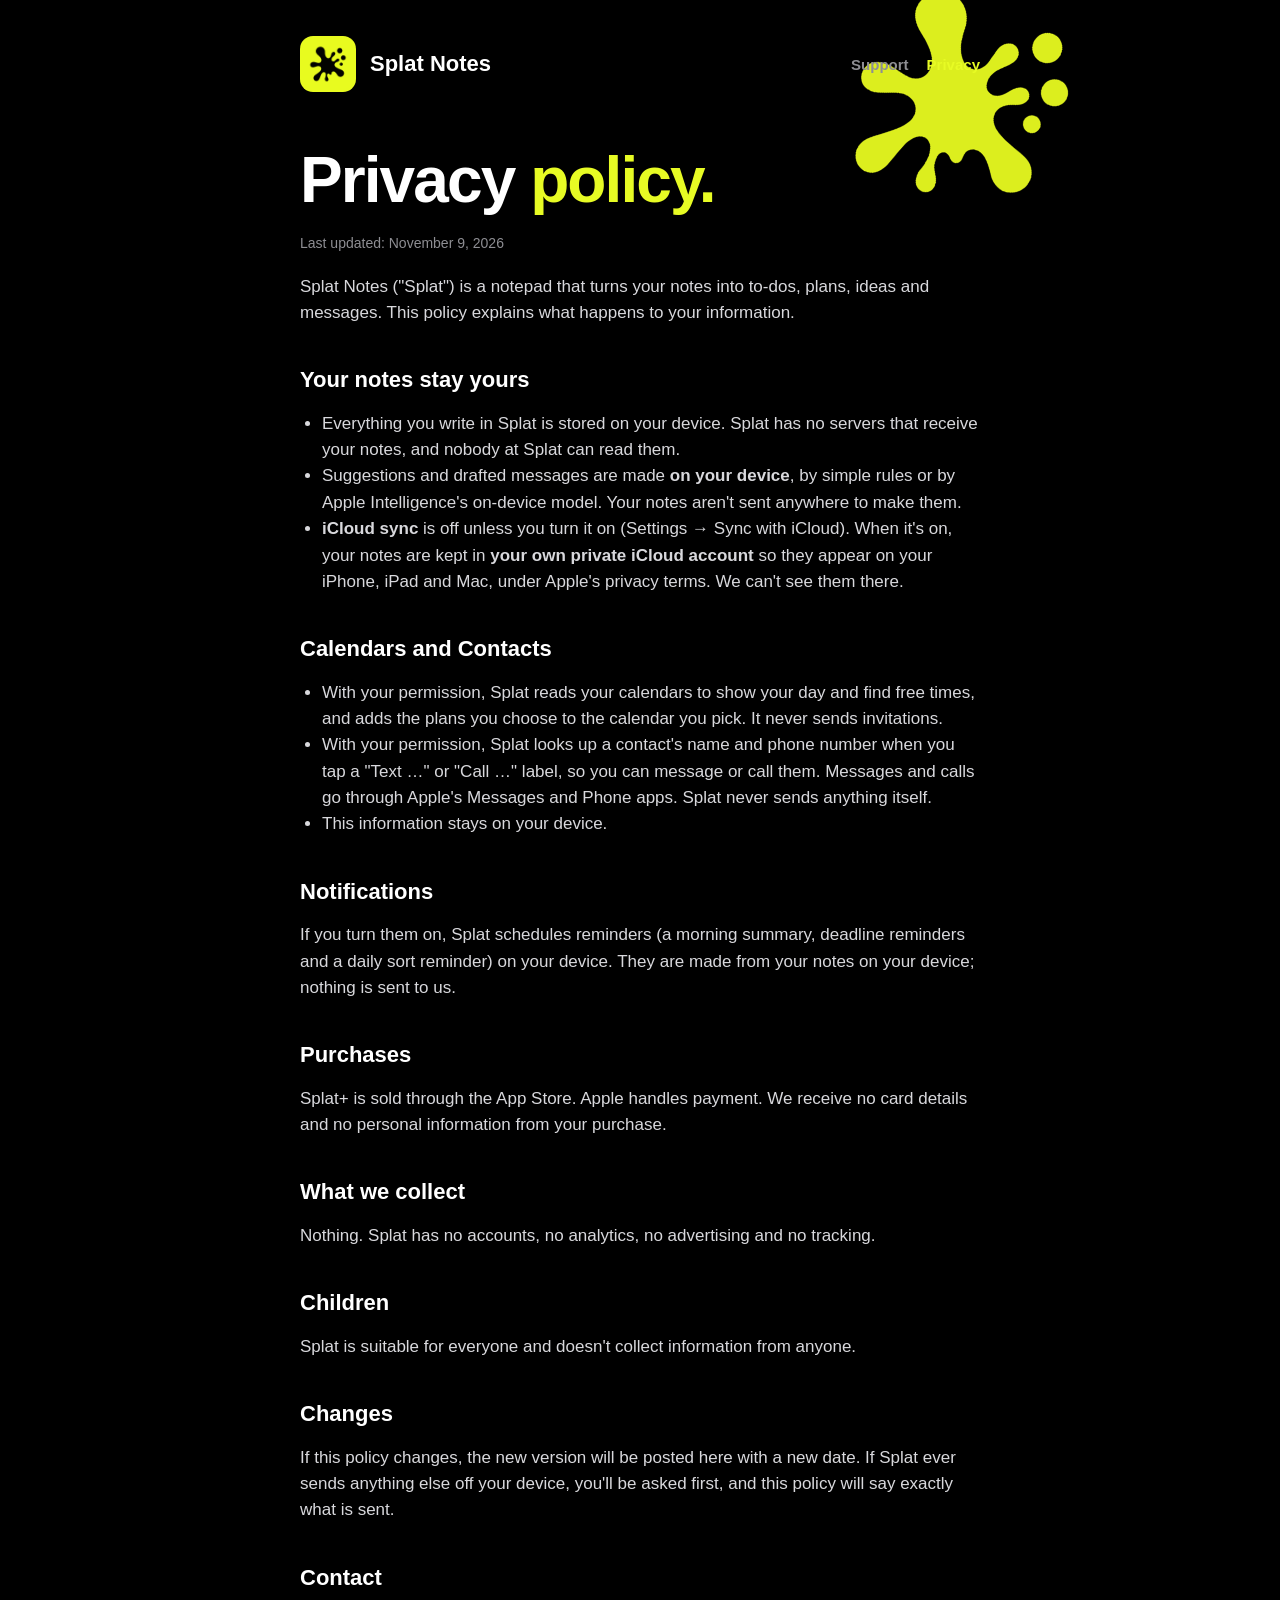
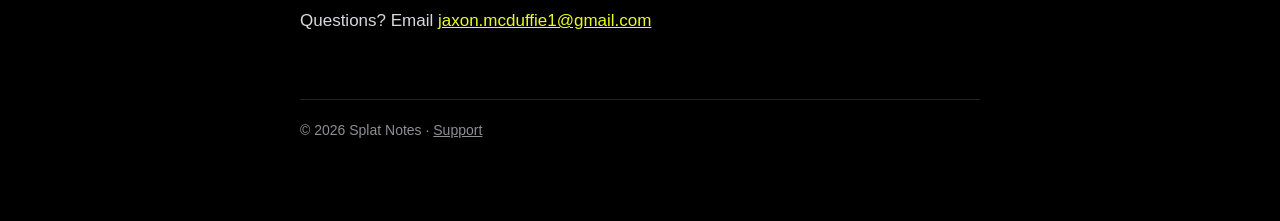
==== privacy.html @ dbfe761c "Splat Notes support and privacy pages Co-Authored-By: Claude Opus 5.5 <noreply@anthropic.com>" ====
<!doctype html>
<html lang="en">
<head>
<meta charset="utf-8">
<meta name="viewport" content="width=device-width, initial-scale=1">
<title>Splat Notes Privacy</title>
<meta name="description" content="Privacy policy for Splat Notes. Your notes stay on your device.">
<link rel="icon" href="icon.png">
<link rel="apple-touch-icon" href="apple-touch-icon.png">
<link rel="stylesheet" href="style.css">
</head>
<body>
<div class="wrap">
  <img class="splat" src="splat.png" alt="">
  <header>
    <img src="icon.png" alt="Splat Notes icon">
    <a href="./">Splat Notes</a>
    <nav><a href="./">Support</a><a class="on" href="privacy.html">Privacy</a></nav>
  </header>
  <h1>Privacy <em>policy.</em></h1>
  <p><span class="small">Last updated: November 9, 2026</span></p>
  <p>Splat Notes (&quot;Splat&quot;) is a notepad that turns your notes into to-dos, plans, ideas and messages. This policy explains what happens to your information.</p>
  <h2>Your notes stay yours</h2>
  <ul>
  <li>Everything you write in Splat is stored on your device. Splat has no servers that receive your notes, and nobody at Splat can read them.</li>
  <li>Suggestions and drafted messages are made <strong>on your device</strong>, by simple rules or by Apple Intelligence&#x27;s on-device model. Your notes aren&#x27;t sent anywhere to make them.</li>
  <li><strong>iCloud sync</strong> is off unless you turn it on (Settings → Sync with iCloud). When it&#x27;s on, your notes are kept in <strong>your own private iCloud account</strong> so they appear on your iPhone, iPad and Mac, under Apple&#x27;s privacy terms. We can&#x27;t see them there.</li>
  </ul>
  <h2>Calendars and Contacts</h2>
  <ul>
  <li>With your permission, Splat reads your calendars to show your day and find free times, and adds the plans you choose to the calendar you pick. It never sends invitations.</li>
  <li>With your permission, Splat looks up a contact&#x27;s name and phone number when you tap a &quot;Text …&quot; or &quot;Call …&quot; label, so you can message or call them. Messages and calls go through Apple&#x27;s Messages and Phone apps. Splat never sends anything itself.</li>
  <li>This information stays on your device.</li>
  </ul>
  <h2>Notifications</h2>
  <p>If you turn them on, Splat schedules reminders (a morning summary, deadline reminders and a daily sort reminder) on your device. They are made from your notes on your device; nothing is sent to us.</p>
  <h2>Purchases</h2>
  <p>Splat+ is sold through the App Store. Apple handles payment. We receive no card details and no personal information from your purchase.</p>
  <h2>What we collect</h2>
  <p>Nothing. Splat has no accounts, no analytics, no advertising and no tracking.</p>
  <h2>Children</h2>
  <p>Splat is suitable for everyone and doesn&#x27;t collect information from anyone.</p>
  <h2>Changes</h2>
  <p>If this policy changes, the new version will be posted here with a new date. If Splat ever sends anything else off your device, you&#x27;ll be asked first, and this policy will say exactly what is sent.</p>
  <h2>Contact</h2>
  <p>Questions? Email <a href="mailto:jaxon.mcduffie1@gmail.com">jaxon.mcduffie1@gmail.com</a></p>
  <footer>© 2026 Splat Notes · <a href="./">Support</a></footer>
</div>
</body>
</html>
---- style.css ----
:root { --neon: #E7FB24; --ink: #0B0B04; --bg: #000; --text: #fff; --muted: #8E8E93; --line: #222; }
* { box-sizing: border-box; }
html { background: var(--bg); }
body {
  margin: 0; color: var(--text); background: var(--bg);
  font: 17px/1.55 -apple-system, BlinkMacSystemFont, "SF Pro Text", "Helvetica Neue", Arial, sans-serif;
  -webkit-font-smoothing: antialiased; overflow-x: hidden;
}
.wrap { max-width: 720px; margin: 0 auto; padding: 0 20px 80px; position: relative; }
.splat { position: absolute; width: 320px; right: -120px; top: -60px; opacity: .95; pointer-events: none; transform: rotate(18deg); z-index: 0; }
header { display: flex; align-items: center; gap: 14px; padding: 36px 0 8px; position: relative; z-index: 1; }
header img { width: 56px; height: 56px; border-radius: 13px; }
header a { color: var(--text); text-decoration: none; font: 800 22px/1 ui-rounded, -apple-system, sans-serif; }
nav { margin-left: auto; display: flex; gap: 18px; }
nav a { font: 600 15px/1 -apple-system, sans-serif; color: var(--muted); }
nav a.on, nav a:hover { color: var(--neon); }
h1 { font: 900 clamp(40px, 9vw, 64px)/1.02 ui-rounded, -apple-system, sans-serif; letter-spacing: -0.03em; margin: 48px 0 16px; position: relative; z-index: 1; }
h1 em { font-style: normal; color: var(--neon); }
h2 { font: 800 22px/1.25 ui-rounded, -apple-system, sans-serif; margin: 40px 0 8px; }
h3 { font-size: 17px; margin: 24px 0 4px; }
p, li { color: #d8d8dc; }
.lead { font-size: 20px; color: var(--text); position: relative; z-index: 1; }
a { color: var(--neon); }
ul { padding-left: 22px; }
.button {
  display: inline-block; margin: 12px 0 4px; padding: 14px 24px; border-radius: 999px;
  background: var(--neon); color: var(--ink); font-weight: 700; text-decoration: none;
}
.card { border: 1px solid var(--line); border-radius: 18px; padding: 4px 22px 18px; margin-top: 28px; background: #0a0a0a; }
.small { color: var(--muted); font-size: 14px; }
footer { margin-top: 64px; padding-top: 20px; border-top: 1px solid var(--line); color: var(--muted); font-size: 14px; }
footer a { color: var(--muted); }
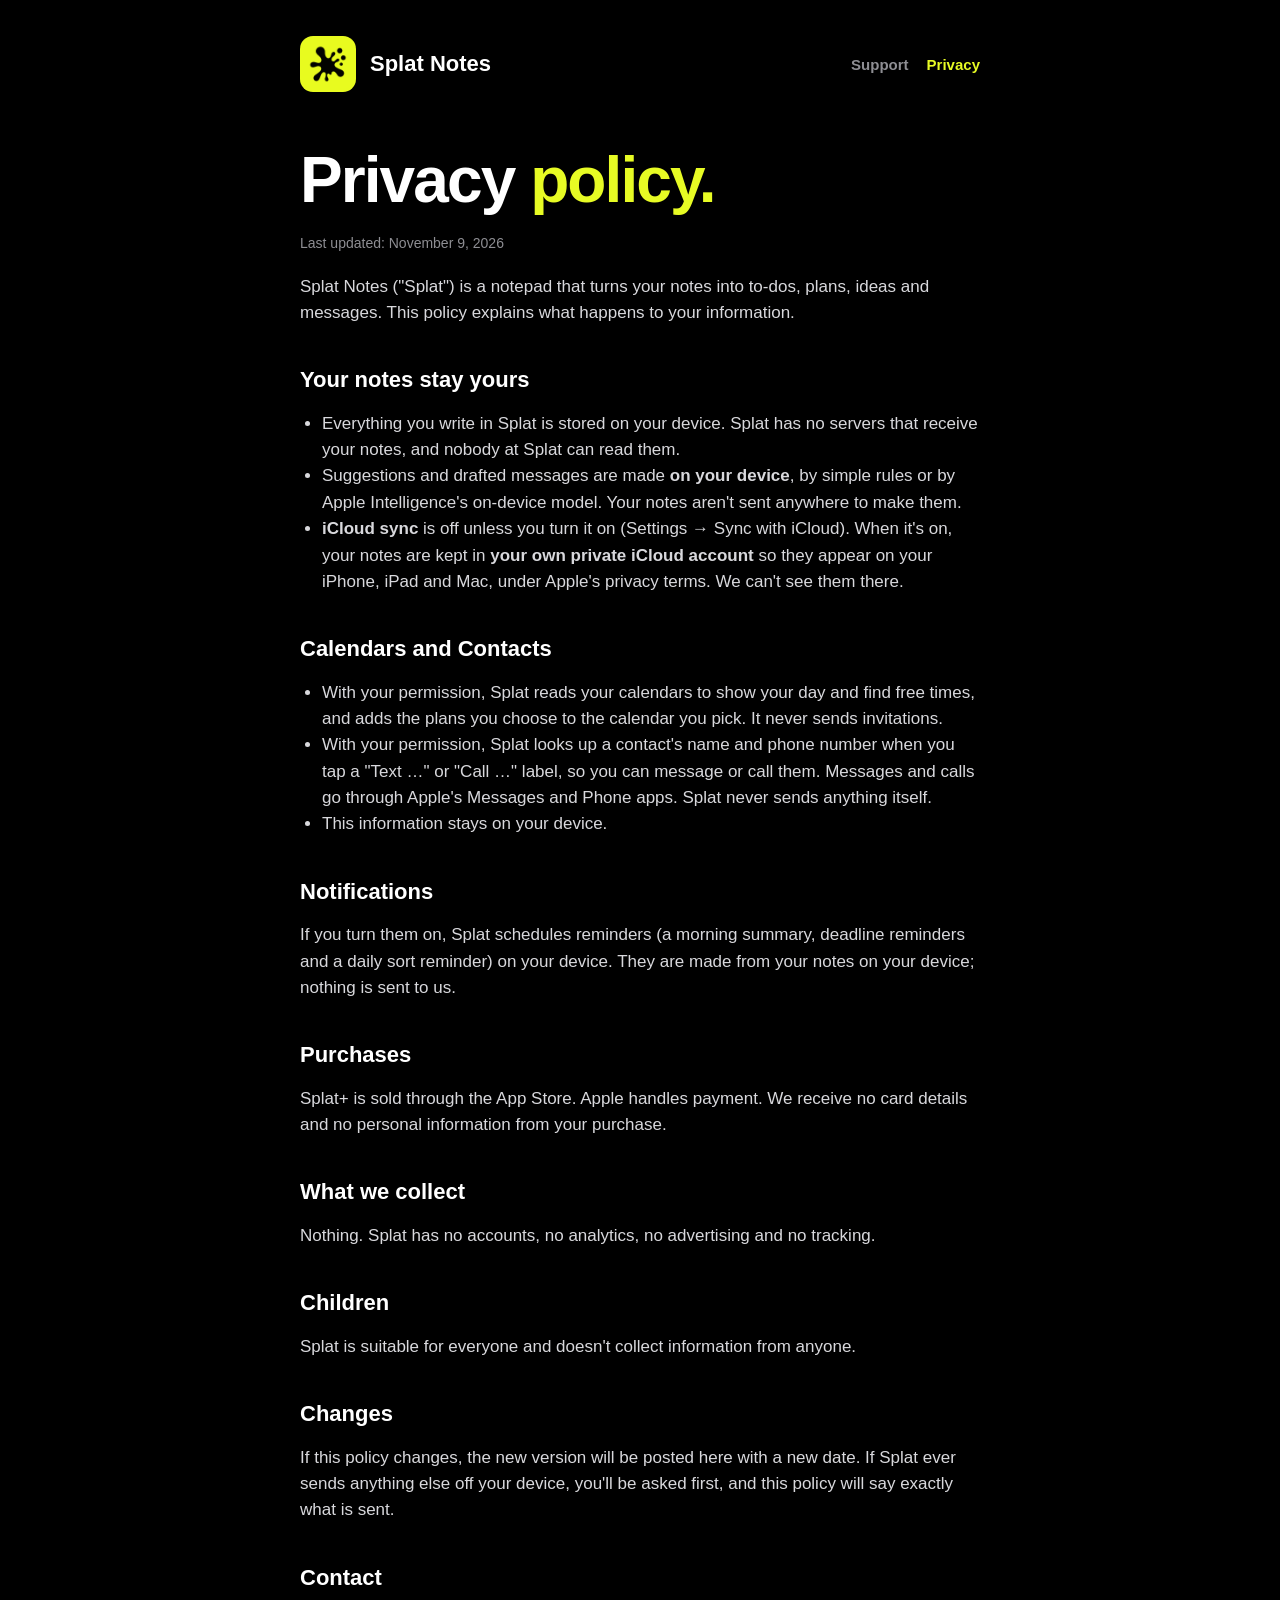
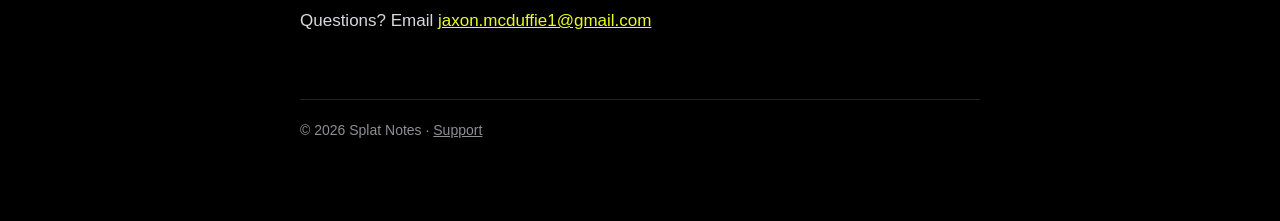
==== commit 7c6d54ad: "Move the splat off the navigation Co-Authored-By: Claude Opus 5.5 <noreply@anthropic.com>" ====
--- a/privacy.html
+++ b/privacy.html
@@ -11,7 +11,6 @@
 </head>
 <body>
 <div class="wrap">
-  <img class="splat" src="splat.png" alt="">
   <header>
     <img src="icon.png" alt="Splat Notes icon">
     <a href="./">Splat Notes</a>
--- a/style.css
+++ b/style.css
@@ -7,7 +7,7 @@
   -webkit-font-smoothing: antialiased; overflow-x: hidden;
 }
 .wrap { max-width: 720px; margin: 0 auto; padding: 0 20px 80px; position: relative; }
-.splat { position: absolute; width: 320px; right: -120px; top: -60px; opacity: .95; pointer-events: none; transform: rotate(18deg); z-index: 0; }
+.splat { position: absolute; width: 230px; right: -70px; top: -70px; pointer-events: none; transform: rotate(18deg); }
 header { display: flex; align-items: center; gap: 14px; padding: 36px 0 8px; position: relative; z-index: 1; }
 header img { width: 56px; height: 56px; border-radius: 13px; }
 header a { color: var(--text); text-decoration: none; font: 800 22px/1 ui-rounded, -apple-system, sans-serif; }
@@ -26,7 +26,8 @@
   display: inline-block; margin: 12px 0 4px; padding: 14px 24px; border-radius: 999px;
   background: var(--neon); color: var(--ink); font-weight: 700; text-decoration: none;
 }
-.card { border: 1px solid var(--line); border-radius: 18px; padding: 4px 22px 18px; margin-top: 28px; background: #0a0a0a; }
+.card { position: relative; overflow: hidden; border: 1px solid var(--line); border-radius: 18px; padding: 4px 150px 18px 22px; margin-top: 28px; background: #0a0a0a; }
+@media (max-width: 520px) { .card { padding-right: 22px; } .splat { width: 150px; right: -60px; top: -60px; } }
 .small { color: var(--muted); font-size: 14px; }
 footer { margin-top: 64px; padding-top: 20px; border-top: 1px solid var(--line); color: var(--muted); font-size: 14px; }
 footer a { color: var(--muted); }
